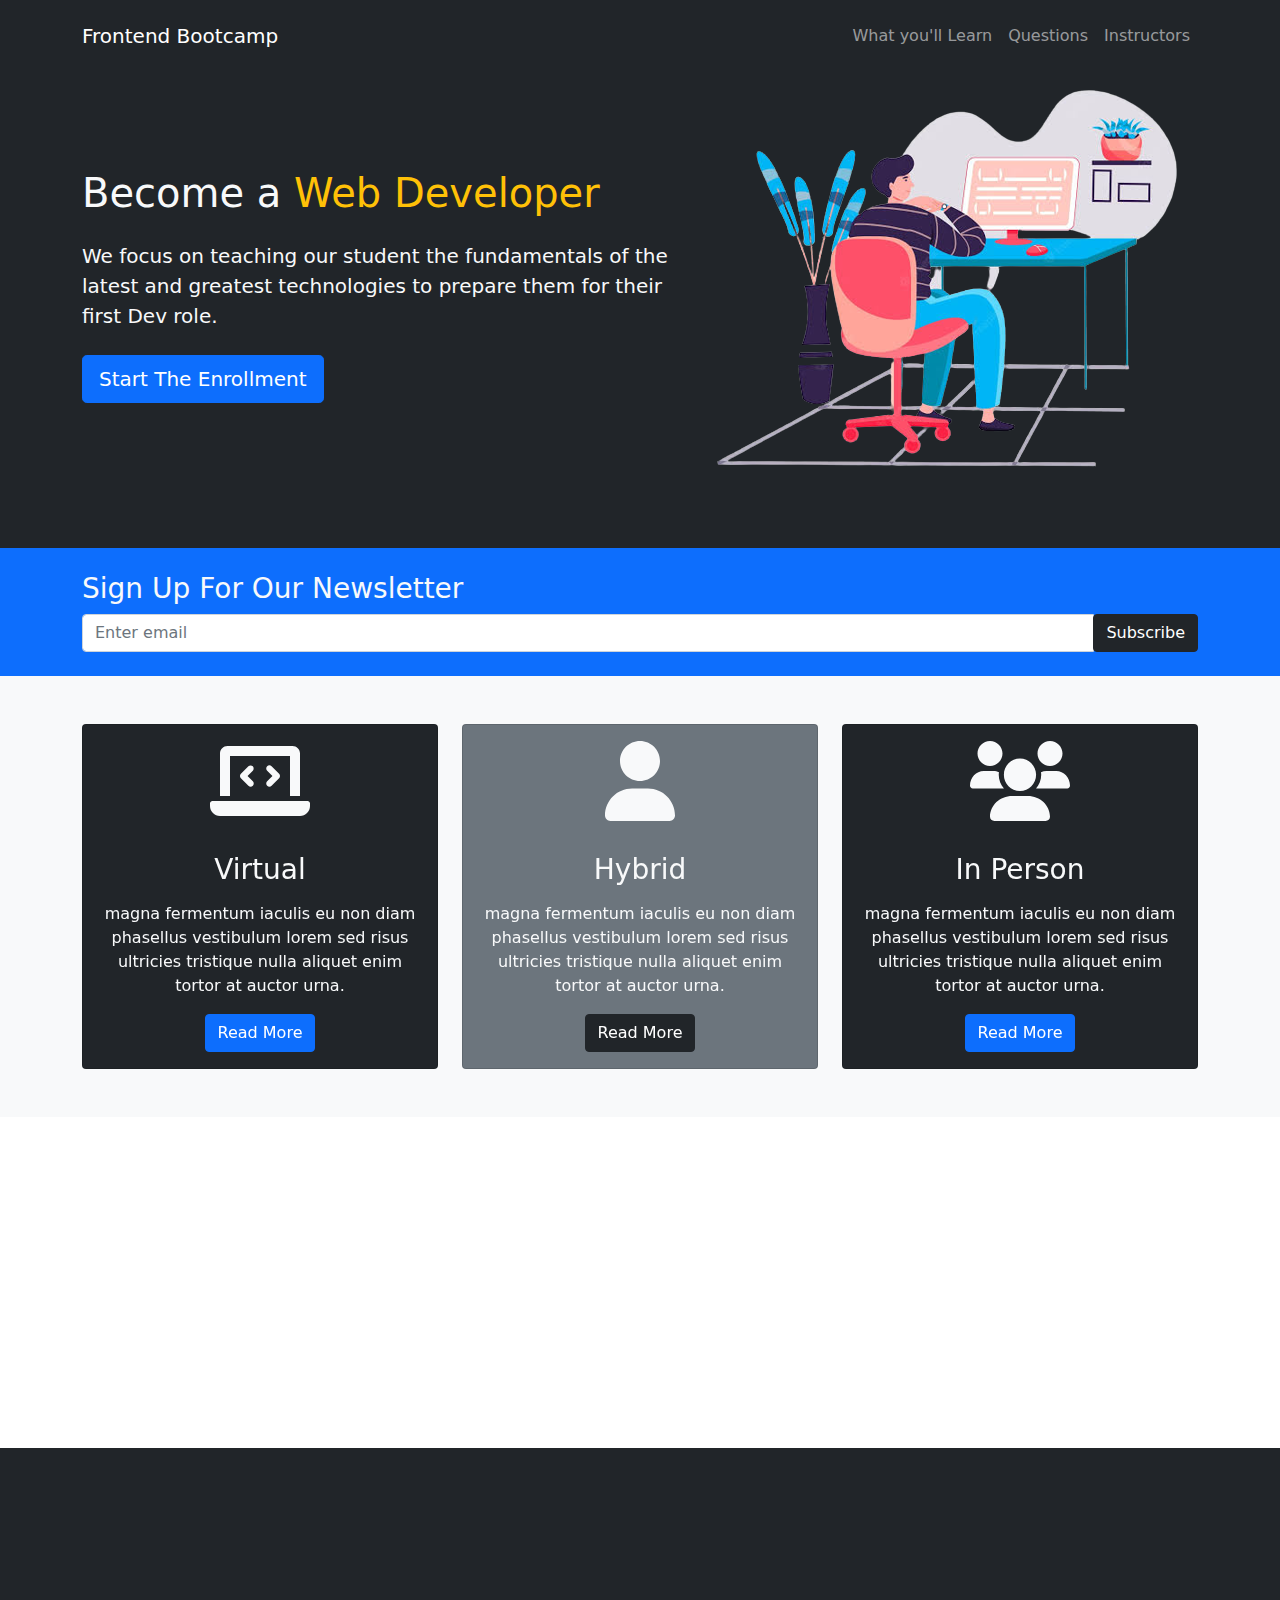
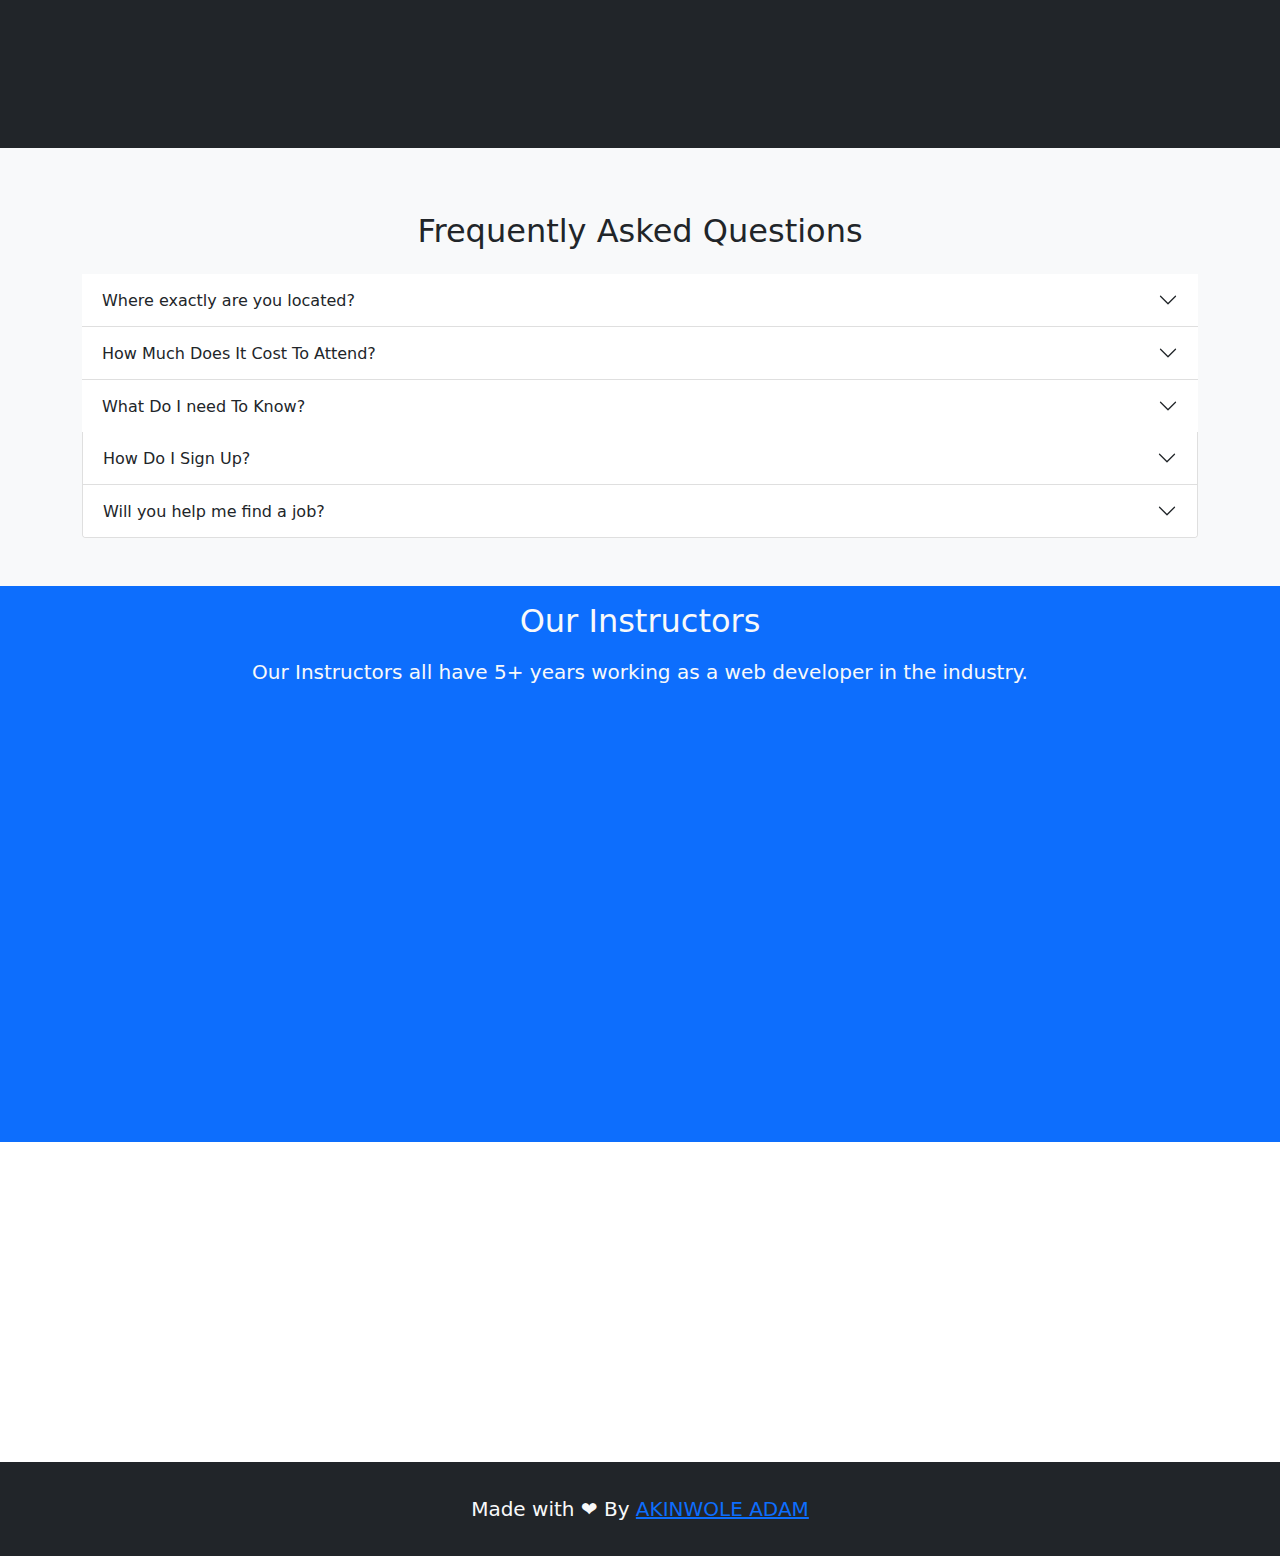
==== index.html @ 193e434d "Rename index (14).html to index.html" ====
<!DOCTYPE html>
<html lang="en">
<head>
  <meta charset="UTF-8">
  <meta http-equiv="X-UA-Compatible" content="IE=Edge">
  <meta name="viewport" content="width=device-width, initial-scale=1">

  <title>FRONTEND BOOTCAMP</title>
  
<link rel="stylesheet" href="style.css">

<!--------BOOTSTRAP OFFLINE------>

<link rel="stylesheet" href="css/bootstrap.min.css">

<!--------Fontawesome OFFLINE----------->

 <link rel="stylesheet" href="css/all.min.css">
 
 
<!-------MAP BOX------->
 <link href='https://api.mapbox.com/mapbox-gl-js/v2.9.1/mapbox-gl.css' rel='stylesheet' />
 
 <!-------ON-SCROLL ANIMATION------->
 
   <link rel="stylesheet" href="https://unpkg.com/aos@next/dist/aos.css" />
</head>

<body>
  
  
  <!-----------  NavBar  ------------>
  
 <nav class="navbar navbar-expand-md
 bg-dark navbar-dark py-3 fixed-top">
 <div class="container">
<a href="#" class="navbar-brand">Frontend Bootcamp</a>
<button class="navbar-toggler" type="button" data-bs-toggle="collapse"
data-bs-target="#navmenu">
  <span class="navbar-toggler-icon">
  </span>
</button>
<div class="collapse navbar-collapse"
id="navmenu">
  <ul class="navbar-nav ms-auto">
    <li class="nav-item">
      <a class="nav-link" href="#learn">What you'll Learn</a>
    </li>
    <li class="navbar-item">
      <a class="nav-link" href="#questions">Questions</a>
    </li>
     <li class="navbar-item">
       <a class="nav-link" href="#instructors">Instructors</a>
     </li>
  </ul>
</div>
 </div>
 </nav>
 
  
  
  <!-----------  ShowCase  ----------->


<section class="bg-dark text-light text-center text-sm-start px-3 py-5
py-sm-0">
  <div class="container">
  <div class="d-sm-flex align-items-center justify-content-between">
   <div>
    <h1 class="mt-5">Become a <span class="text-warning text-center">Web Developer</span></h1>
    <p class="lead my-4">
    We focus on teaching our student the fundamentals of the latest and greatest technologies to prepare them for their first Dev role.
    </p>
    <button class="btn btn-primary btn-lg text-center mb-4">Start The Enrollment</button>
   </div>
   <img class="img-fluid w-50 w-sm-70
   my-4" src="/images/showcase.png"
   alt="hero-img">
  </div>  
  </div>
</section>



   <!---------NewsLetter---------->


<section class="bg-primary text-light p-4">
  <div class="container">
  <div class="d-md-flex justify-content-between align-items- center">
  <h3 class="mb-3 mb-md-2">Sign Up For Our Newsletter</h3>
  </div>
  <div class="input-group news-input">
  <input type="email"
  class="form-control"
  placeholder="Enter email">
  <div class="input-group-append">
    <button class="btn btn-dark btn-md" type="button">Subscribe</button>
  </div>
</div>
  </div>
</section>



  <!---------- BOXES ------------>
  

<section class="px-3 py-5 bg-light">
  <div class="container">
  <div class="row text-center g-4">
    
  <div class="col-md" data-aos="fade-down">
    <div class="card bg-dark text-light">
      <div class="card-body text-center">
        <div class="h1 mb-3">
      <i class="fa-solid fa-laptop-code fa-2x mb-3"></i>
      </div>
    <h3 class="card-title mb-3">Virtual</h3>
    <p class="card-text">
      magna fermentum iaculis eu non diam phasellus vestibulum lorem sed risus ultricies tristique nulla aliquet enim tortor at auctor urna.</p>
 <a href="#" class="btn btn-primary">Read More</a>
      </div>
    </div>
  </div>
  
  <div class="col-md" data-aos="zoom-in">
  <div class="card bg-secondary text-light">
      <div class="card-body text-center">
        <div class="h1 mb-3">
       <i class="fa-solid fa-user fa-2x mb-3"></i>
      </div>
    <h3 class="card-title mb-3">Hybrid</h3>
    <p class="card-text">
     magna fermentum iaculis eu non diam phasellus vestibulum lorem sed risus ultricies tristique nulla aliquet enim tortor at auctor urna.</p>
 <a href="#" class="btn btn-dark">Read More</a>
      </div>
    </div>
    </div>
    
  <div class="col-md" data-aos="fade-up">
    <div class="card bg-dark text-light">
      <div class="card-body text-center">
        <div class="h1 mb-3">
      <i class="fa-solid fa-users fa-2x mb-3"></i>
      </div>
    <h3 class="card-title mb-3">In Person</h3>
    <p class="card-text">
     magna fermentum iaculis eu non diam phasellus vestibulum lorem sed risus ultricies tristique nulla aliquet enim tortor at auctor urna.</p>
 <a href="#" class="btn btn-primary">Read More</a>
      </div>
    </div>
    </div>
 
    
  </div>
  </div>
</section>



 <!-------- Learn Fundamentals ------->

<section class="px-3 py-4" id="learn">
  <div class="container">
  <div class="d-md-flex justify-content-space-between align-items-center g-4">
  <div data-aos="fade-up-down">
  <img src="/images/learn.png" 
  class="img-fluid w-100"
  alt="learn">
  </div>
  
  <div data-aos="flip-up">
    <h2>Learn The Fundamentals</h2>
    <p class="lead">
      magna fermentum iaculis eu non diam phasellus vestibulum lorem sed risus ultricies tristique nulla aliquet enim tortor at auctor urna.</p>
    <p class="lead">
      senectus et netus et malesuada fames ac turpis egestas integer eget aliquet nibh praesent tristique magna sit amet purus gravida quis blandit turpis cursus in hac habitasse platea dictumst quisque.
    </p>
    <a href="#" class="btn btn-light 
    mt-3"><i class="fa-solid fa-chevron-right"></i> Read More</a>
  </div>
  
  
  </div>
  </div>
</section>


   <!--------Learn React---------->


<section class="px-3 py-4 bg-dark text-light" id="learn">
  <div class="container">
  <div class="d-md-flex justify-content-space-between align-items-center g-5">
  <div data-aos="zoom-in">
    <h2>Learn React</h2>
    <p class="lead">
      magna fermentum iaculis eu non diam phasellus vestibulum lorem sed risus ultricies tristique nulla aliquet enim tortor at auctor urna.</p>
    <p class="lead">
      senectus et netus et malesuada fames ac turpis egestas integer eget aliquet nibh praesent tristique magna sit amet purus gravida quis blandit turpis cursus in hac habitasse platea dictumst quisque.
    </p>
    <a href="#" class="btn btn-light 
    mt-3"><i class="fa-solid fa-chevron-right"></i> Read More</a>
  </div>
  
  <div data-aos="fade-down">
  <img src="/images/react.png" 
  class="img-fluid py-4"
  alt="learn">
  </div>
  
  
  </div>
  </div>
</section>


<!------ Questions Accordions -------->

<section id="questions" 
   class="px-3 py-5 bg-light">
  <div class="container">
    <h2 class="text-center mt-3 mb-4">Frequently Asked Questions</h2>
    
    <div class="accordion accordion-flush" id="questions">
      
      <!------Item One------->
      
  <div class="accordion-item">
    <h2 class="accordion-header">
      <button class="accordion-button collapsed" type="button" 
      data-bs-toggle="collapse" 
      data-bs-target="#question-one">
        Where exactly are you located?
      </button>
    </h2>
    <div id="question-one" class="accordion-collapse collapse"
    data-bs-parent="#questions">
      <div class="accordion-body">
        gravida dictum fusce ut placerat orci nulla pellentesque dignissim enim sit amet venenatis urna cursus eget nunc scelerisque viverra mauris in aliquam sem fringilla ut morbi tincidunt augue interdum velit euismod in pellentesque massa placerat duis ultricies lacus sed turpis tincidunt id aliquet risus feugiat in ante metus dictum at.
      </div>
    </div>
  </div>
  
  
  <!-------Item two--------->
  
  <div class="accordion-item">
    <h2 class="accordion-header">
      <button class="accordion-button collapsed" type="button" data-bs-toggle="collapse" data-bs-target="#question-two">
      How Much Does It Cost To Attend?
      </button>
    </h2>
    <div id="question-two" class="accordion-collapse collapse"
    data-bs-parent="#questions">
      <div class="accordion-body">
        gravida dictum fusce ut placerat orci nulla pellentesque dignissim enim sit amet venenatis urna cursus eget nunc scelerisque viverra mauris in aliquam sem fringilla ut morbi tincidunt augue interdum velit euismod in pellentesque massa placerat duis ultricies lacus sed turpis tincidunt id aliquet risus feugiat in ante metus dictum at.
        </div>
    </div>
  </div>
  
  
  <!------Item three------->
  
  <div class="accordion-item">
    <h2 class="accordion-header">
      <button class="accordion-button collapsed" type="button"
      data-bs-toggle="collapse" 
      data-bs-target="#question-three">
        What Do I need To Know?
      </button>
    </h2>
    <div id="question-three" class="accordion-collapse collapse"
    data-bs-parent="#questions">
      <div class="accordion-body">
        gravida dictum fusce ut placerat orci nulla pellentesque dignissim enim sit amet venenatis urna cursus eget nunc scelerisque viverra mauris in aliquam sem fringilla ut morbi tincidunt augue interdum velit euismod in pellentesque massa placerat duis ultricies lacus sed turpis tincidunt id aliquet risus feugiat in ante metus dictum at.</div>
    </div>
  </div>
</div>

<!------Item Four------->

  <div class="accordion-item">
    <h2 class="accordion-header">
      <button class="accordion-button collapsed" type="button" data-bs-toggle="collapse" data-bs-target="#question-four">
      How Do I Sign Up?
      </button>
    </h2>
    <div id="question-four" class="accordion-collapse collapse"
    data-bs-parent="#questions">
      <div class="accordion-body">
        gravida dictum fusce ut placerat orci nulla pellentesque dignissim enim sit amet venenatis urna cursus eget nunc scelerisque viverra mauris in aliquam sem fringilla ut morbi tincidunt augue interdum velit euismod in pellentesque massa placerat duis ultricies lacus sed turpis tincidunt id aliquet risus feugiat in ante metus dictum at.
        </div>
    </div>
  </div>
  
  
  <!------Item Five------>
  
  
  <div class="accordion-item">
    <h2 class="accordion-header">
      <button class="accordion-button collapsed" type="button" data-bs-toggle="collapse" data-bs-target="#question-five">
      Will you help me find a job?
      </button>
    </h2>
    <div id="question-five" class="accordion-collapse collapse"
    data-bs-parent="#questions">
      <div class="accordion-body">
        gravida dictum fusce ut placerat orci nulla pellentesque dignissim enim sit amet venenatis urna cursus eget nunc scelerisque viverra mauris in aliquam sem fringilla ut morbi tincidunt augue interdum velit euismod in pellentesque massa placerat duis ultricies lacus sed turpis tincidunt id aliquet risus feugiat in ante metus dictum at.
        </div>
    </div>
  </div>
  

</div>
</section>


  <!----------INSTRUCTORS---------->

<section id="instructors" class="px-3 
py-3 bg-primary">
  <div class="container">
    <h2 class="mb-3 text-center text-light">Our Instructors</h2>
    <p class="lead mb-4 text-center text-light">Our Instructors all have 5+ years working as a web developer in the industry.</p>
    <div class="row g-4">
      
    <div class="col-md-6 col-lg-3 mb-3"
    data-aos="fade-in">
    <div class="card bg-light">
      <div class="card-body text-center">
        <img src="/images/avatar-testimonial.jpg" alt="avatar" class="mb-3 rounded-circle">
        <h2 class="card-title mb-3">
          John Doe</h2>
        <p class="card-text">
          in pellentesque massa placerat duis ultricies lacus sed turpis tincidunt id aliquet risus feugiat in ante metus dictum at.</p>
        <a href="#"><i class="fa-brands fa-twitter text-dark mx-2"></i></a>
       <a href="#"><i class="fa-brands fa-facebook text-dark mx-2"></i></a>
      <a href="#"><i class="fa-brands fa-linkedin text-dark mx-2"></i></a>
      <a href="#"><i class="fa-brands fa-instagram text-dark mx-2"></i></a>
      </div>
    </div>  
    </div>
 
 
  <div class="col-md-6 col-lg-3 mb-3"
  data-aos="fade-in">
    <div class="card bg-light">
      <div class="card-body text-center">
        <img src="/images/victor.jpg" 
        alt="avatar" class="mb-3 img-fluid rounded-circle">
        <h2 class="card-title mb-3">
          Brian Stevenson</h2>
        <p class="card-text">
          in pellentesque massa placerat duis ultricies lacus sed turpis tincidunt id aliquet risus feugiat in ante metus dictum at.</p>
        <a href="#"><i class="fa-brands fa-twitter text-dark mx-2"></i></a>
       <a href="#"><i class="fa-brands fa-facebook text-dark mx-2"></i></a>
      <a href="#"><i class="fa-brands fa-linkedin text-dark mx-2"></i></a>
      <a href="#"><i class="fa-brands fa-instagram text-dark mx-2"></i></a>
      </div>
    </div>  
    </div>  
    
      <div class="col-md-6 col-lg-3 mb-3" data-aos="fade-up">
    <div class="card bg-light">
      <div class="card-body text-center">
        <img src="/images/maleuser.jpeg" alt="avatar" class="mb-3 img-fluid rounded-circle w-50">
        <h2 class="card-title mb-3">
          Jane Doe</h2>
        <p class="card-text">
          in pellentesque massa placerat duis ultricies lacus sed turpis tincidunt id aliquet risus feugiat in ante metus dictum at.</p>
        <a href="#"><i class="fa-brands fa-twitter text-dark mx-2"></i></a>
       <a href="#"><i class="fa-brands fa-facebook text-dark mx-2"></i></a>
      <a href="#"><i class="fa-brands fa-linkedin text-dark mx-2"></i></a>
      <a href="#"><i class="fa-brands fa-instagram text-dark mx-2"></i></a>
      </div>
    </div>  
    </div>
    
      <div class="col-md-6 col-lg-3 mb-3" data-aos="fade-down">
        <div class="card bg-light">
          <div class="card-body text-center">
            <img src="/images/female2.jpeg" alt="avatar" class="img-fluid mb-3 rounded-circle w-50">
            <h2 class="card-title mb-3">
              Sarah Smith</h2>
            <p class="card-text">
              in pellentesque massa placerat duis ultricies lacus sed turpis tincidunt id aliquet risus feugiat in ante metus dictum at.</p>
            <a href="#"><i class="fa-brands fa-twitter text-dark mx-2"></i></a>
            <a href="#"><i class="fa-brands fa-facebook text-dark mx-2"></i></a>
            <a href="#"><i class="fa-brands fa-linkedin text-dark mx-2"></i></a>
            <a href="#"><i class="fa-brands fa-instagram text-dark mx-2"></i></a>
          </div>
        </div>
      </div>
 

</div>
  </div>
</section>


   <!---------CONTACT US---------->

<section class="px-1 py-3"
data-aos="fade-up">
  <div class="container">
   <div class="row g-4">
     <div class="col-md">
       <h2 class="text-center mb-3">Contact Info</h2>
      <ul class="list-group list-group-flush lead">
        
        <li class="list-group-item">
          <span class="fw-bold">Main Location:</span> 50 Main St Boston MA
        </li>
        
         <li class="list-group-item">
          <span class="fw-bold">Enrollment Phone:</span> +234 701 1064
        </li>
        
         <li class="list-group-item">
           <span class="fw-bold">Student Phone:</span> +234 701 1064
         </li>
         
         <li class="list-group-item">
           <span class="fw-bold">Student Email:</span> email@example.com
         </li>
         
         <li class="list-group-item">
           <span class="fw-bold">Enrollment Email:</span> agency@email.com
         </li>
      </ul> 
     </div>
     
     <div class="col-md">
      <div id="map"></div>
     </div>
   </div>
  </div>
</section>


     <!----------FOOTER---------->


<footer class="bg-dark px-2 py-3 text-light text-center">
  <div class="container">
  <p class="lead mt-3">Made with &#x2764 By
  <a href="https://github.com/AkinwoleAdam">AKINWOLE ADAM</p>
  </div>
</footer>


<!----------MY SCRIPTS-------->


 <script src="main.js"></script>
  <script src="js/bootstrap.min.js"></script>
  <script src="js/all.min.js"></script>
 <script src='https://api.mapbox.com/mapbox-gl-js/v2.9.1/mapbox-gl.js'></script>
 <script>
  mapboxgl.accessToken = 
  'pk.eyJ1IjoiYWRhbWNvZGVzIiwiYSI6ImNsNmZtZDRlYTA1dGozaW82M3d6czM2enIifQ.QOZJVg-p5e0Tst71Dm1fzg';
  var map = new mapboxgl.Map({
    container: 'map',
    style: 'mapbox://styles/mapbox/streets-v11',
    center:[-71.060982,42.35725],
    zoom:18
  });
</script>
  <script src="https://unpkg.com/aos@next/dist/aos.js"></script>
  <script>
    AOS.init({duration:2500});
  </script>
  
  
  
</body>
</html>
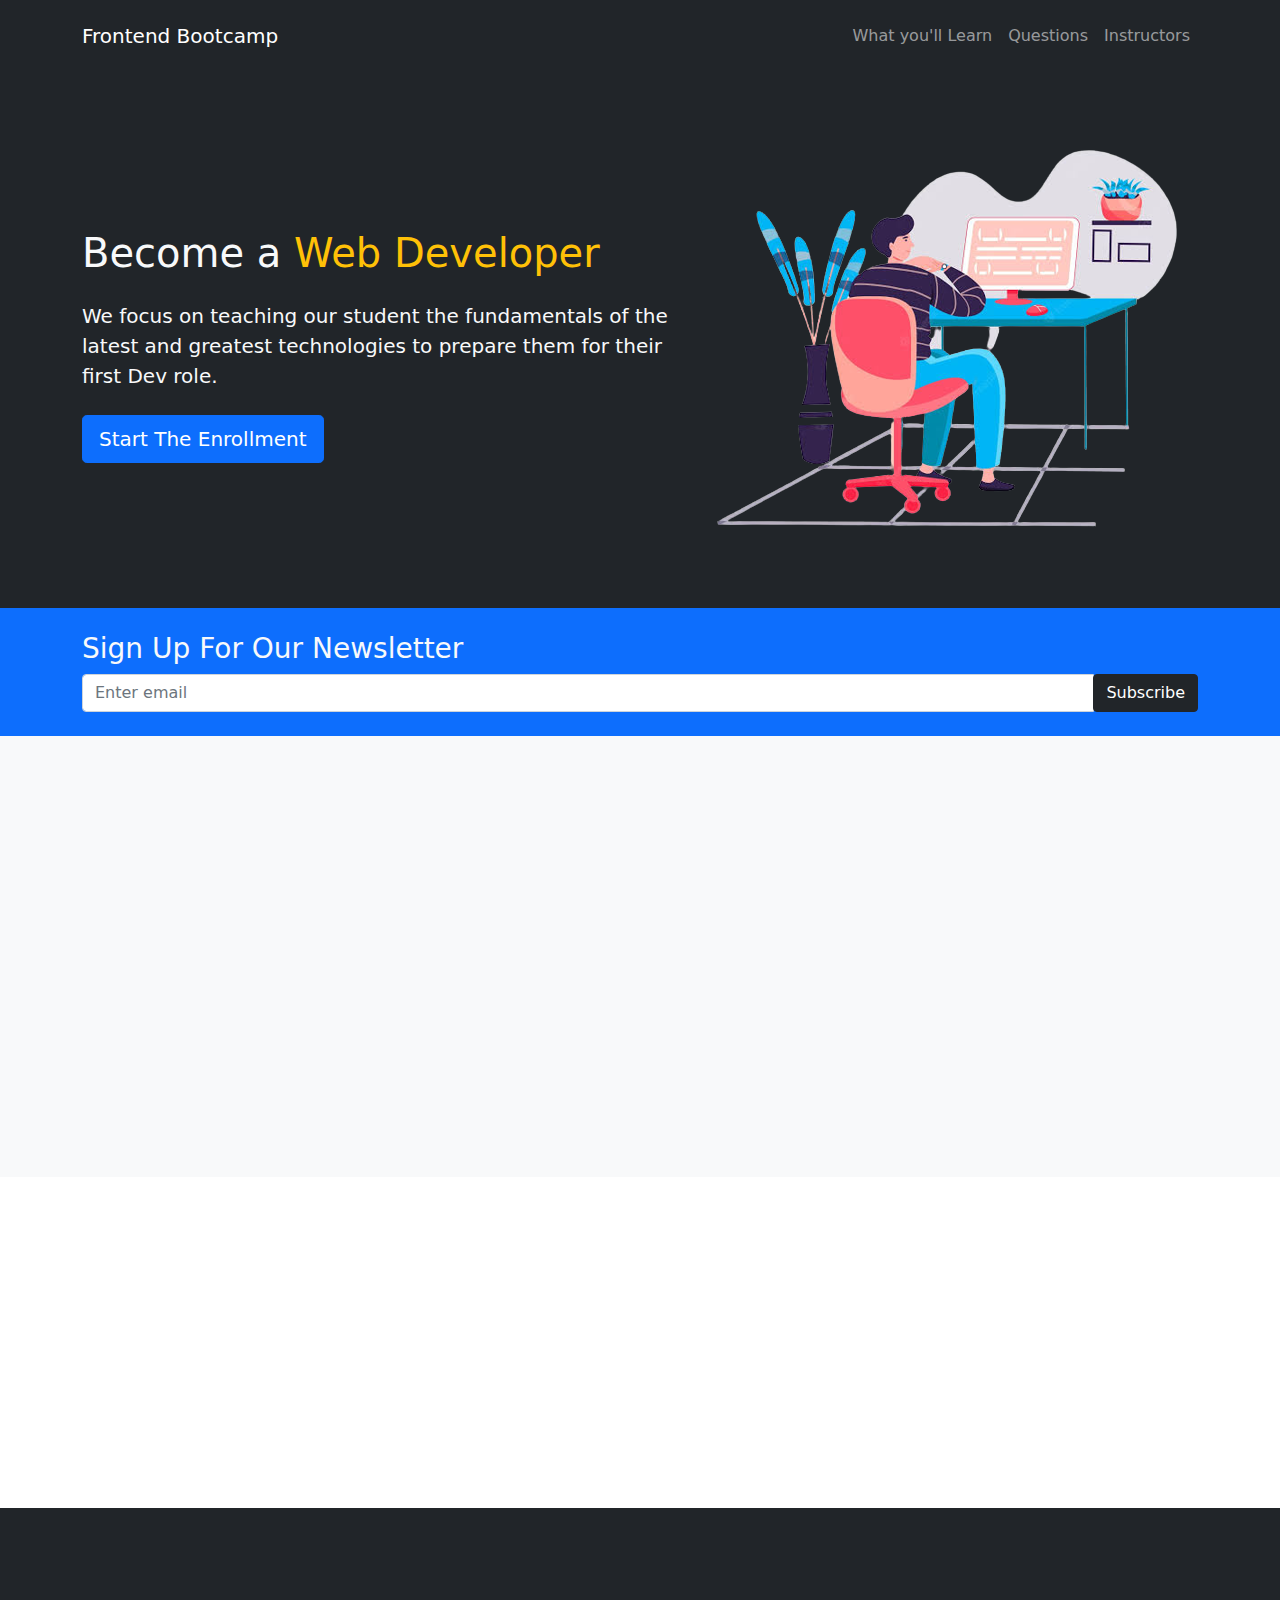
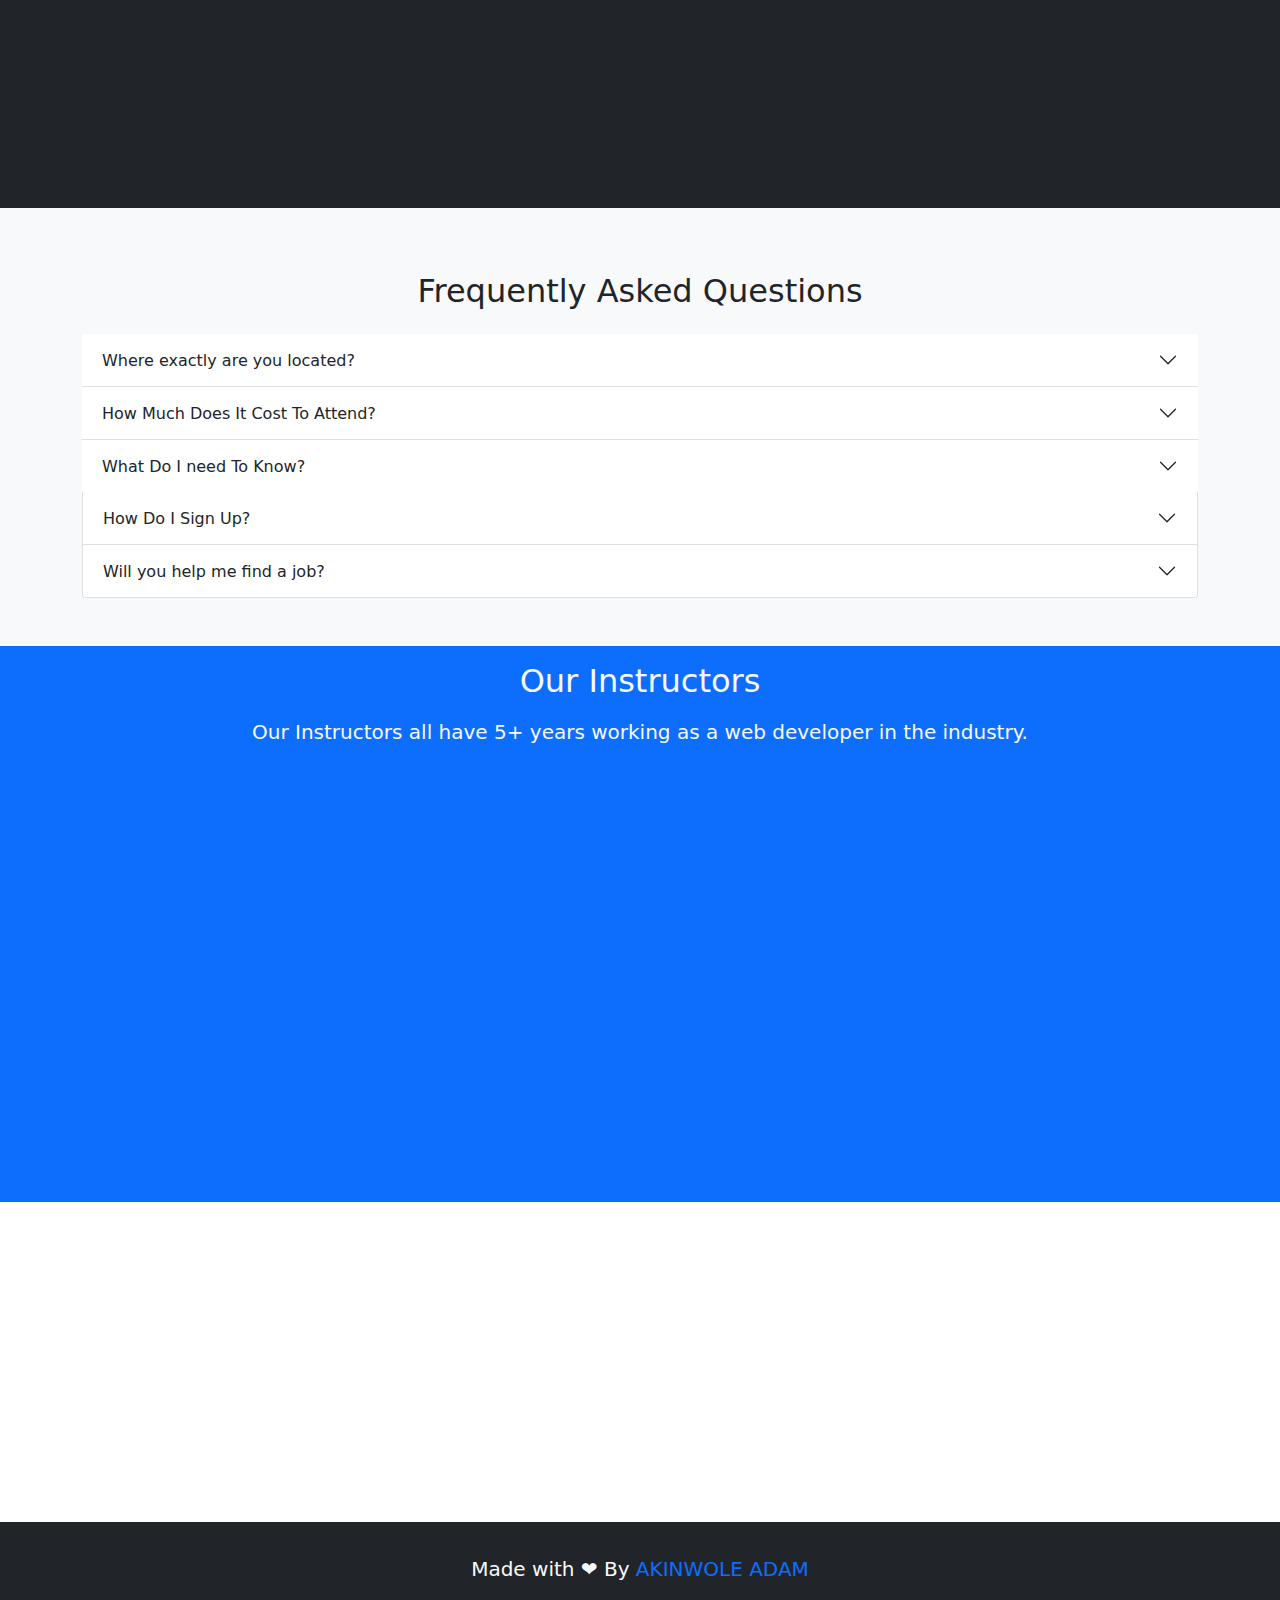
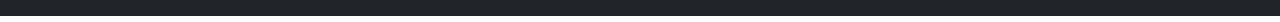
==== commit 5e447b74: "Update file" ====
--- a/index.html
+++ b/index.html
@@ -74,7 +74,7 @@
     <button class="btn btn-primary btn-lg text-center mb-4">Start The Enrollment</button>
    </div>
    <img class="img-fluid w-50 w-sm-70
-   my-4" src="/images/showcase.png"
+   my-4" src="images/showcase.png"
    alt="hero-img">
   </div>  
   </div>
@@ -165,7 +165,7 @@
   <div class="container">
   <div class="d-md-flex justify-content-space-between align-items-center g-4">
   <div data-aos="fade-up-down">
-  <img src="/images/learn.png" 
+  <img src="images/learn.png" 
   class="img-fluid w-100"
   alt="learn">
   </div>
@@ -205,7 +205,7 @@
   </div>
   
   <div data-aos="fade-down">
-  <img src="/images/react.png" 
+  <img src="images/react.png" 
   class="img-fluid py-4"
   alt="learn">
   </div>
@@ -331,7 +331,7 @@
     data-aos="fade-in">
     <div class="card bg-light">
       <div class="card-body text-center">
-        <img src="/images/avatar-testimonial.jpg" alt="avatar" class="mb-3 rounded-circle">
+        <img src="images/avatar-testimonial.jpg" alt="avatar" class="mb-3 rounded-circle">
         <h2 class="card-title mb-3">
           John Doe</h2>
         <p class="card-text">
@@ -349,7 +349,7 @@
   data-aos="fade-in">
     <div class="card bg-light">
       <div class="card-body text-center">
-        <img src="/images/victor.jpg" 
+        <img src="images/victor.jpg" 
         alt="avatar" class="mb-3 img-fluid rounded-circle">
         <h2 class="card-title mb-3">
           Brian Stevenson</h2>
@@ -366,7 +366,7 @@
       <div class="col-md-6 col-lg-3 mb-3" data-aos="fade-up">
     <div class="card bg-light">
       <div class="card-body text-center">
-        <img src="/images/maleuser.jpeg" alt="avatar" class="mb-3 img-fluid rounded-circle w-50">
+        <img src="images/maleuser.jpeg" alt="avatar" class="mb-3 img-fluid rounded-circle w-50">
         <h2 class="card-title mb-3">
           Jane Doe</h2>
         <p class="card-text">
@@ -382,7 +382,7 @@
       <div class="col-md-6 col-lg-3 mb-3" data-aos="fade-down">
         <div class="card bg-light">
           <div class="card-body text-center">
-            <img src="/images/female2.jpeg" alt="avatar" class="img-fluid mb-3 rounded-circle w-50">
+            <img src="images/female2.jpeg" alt="avatar" class="img-fluid mb-3 rounded-circle w-50">
             <h2 class="card-title mb-3">
               Sarah Smith</h2>
             <p class="card-text">
@@ -452,7 +452,7 @@
 </footer>
 
 
-<!----------MY SCRIPTS-------->
+        <!----------MY SCRIPTS-------->
 
 
  <script src="main.js"></script>
--- a/style.css
+++ b/style.css
@@ -0,0 +1,28 @@
+body {
+    font-size: 15pt;
+}
+
+body::before{
+  display:block;
+  content:'';
+  height:60px;
+}
+
+#map{
+  width:100%;
+  height:100%;
+  border-radius:10px;
+}
+
+footer a{
+  text-decoration:none;
+}
+
+
+@media (min-width:600px){
+  
+  .news-input{
+    width:50%;
+  }
+  
+}
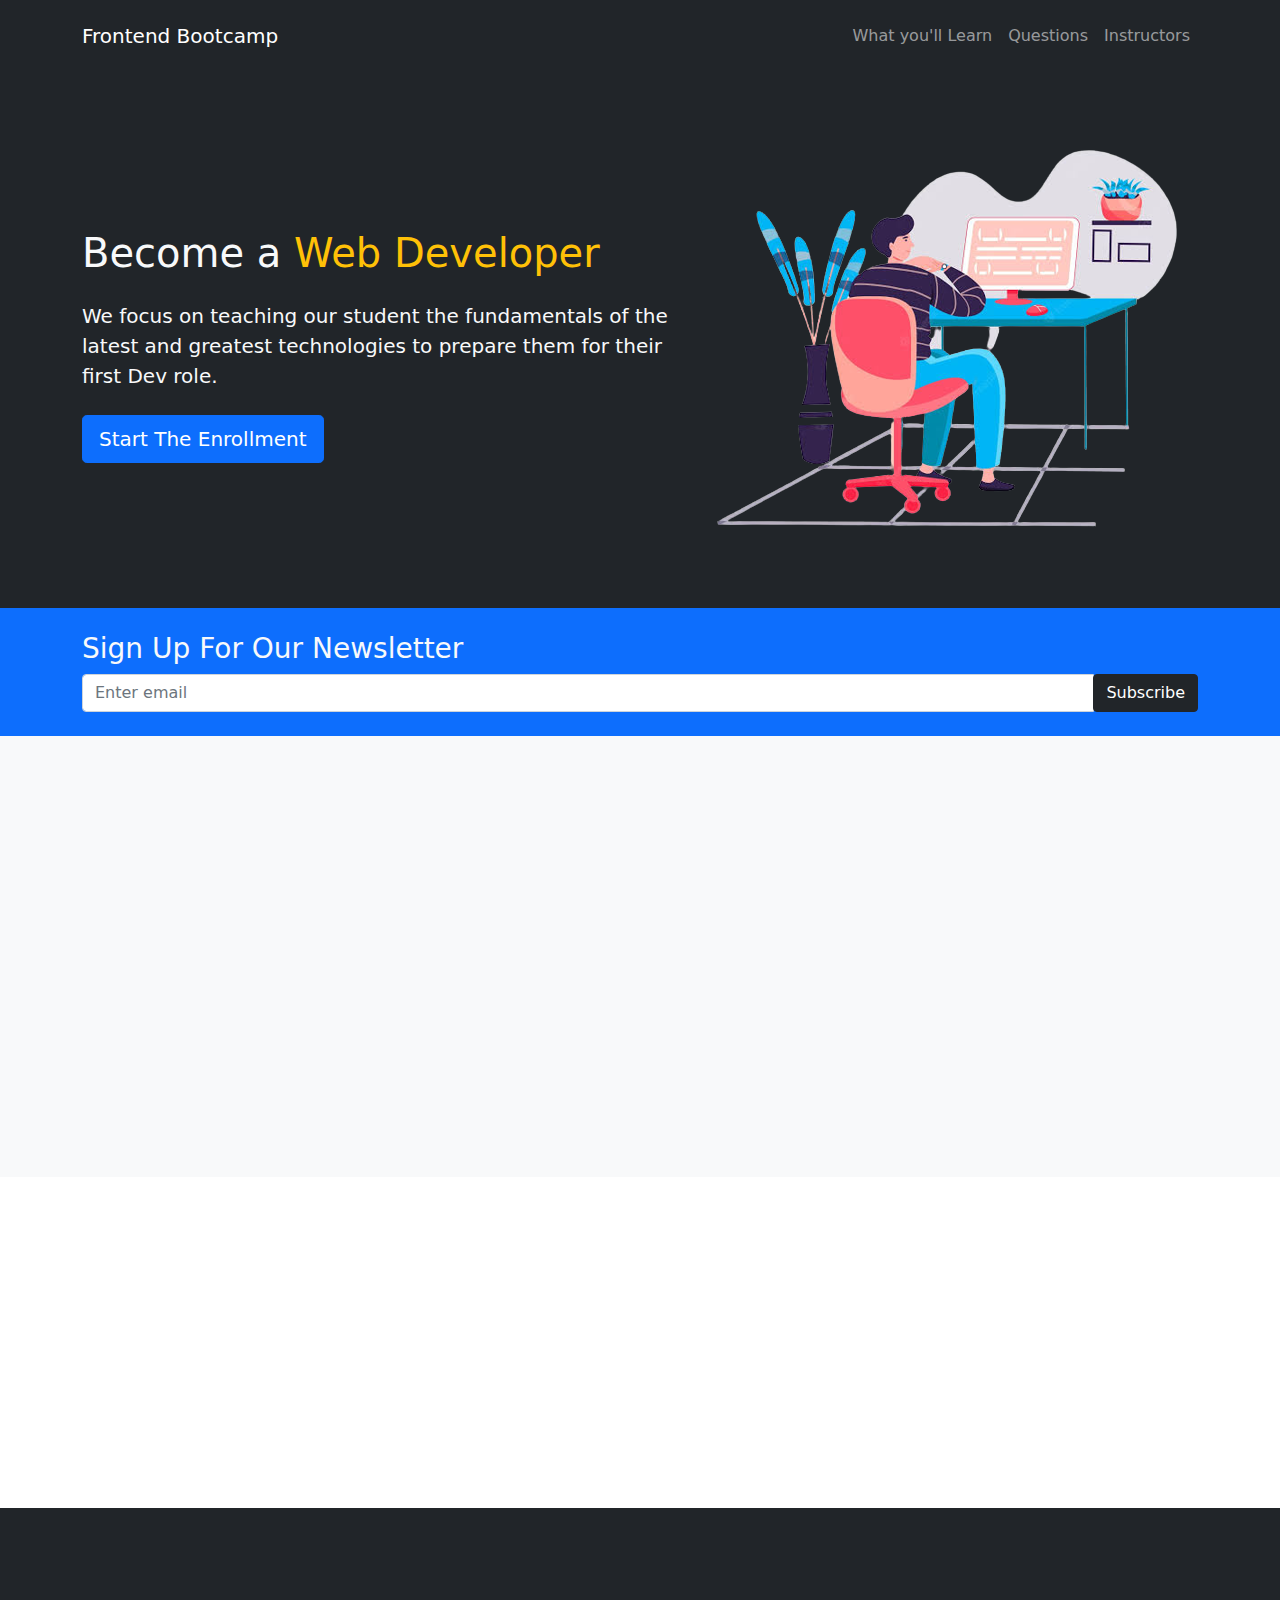
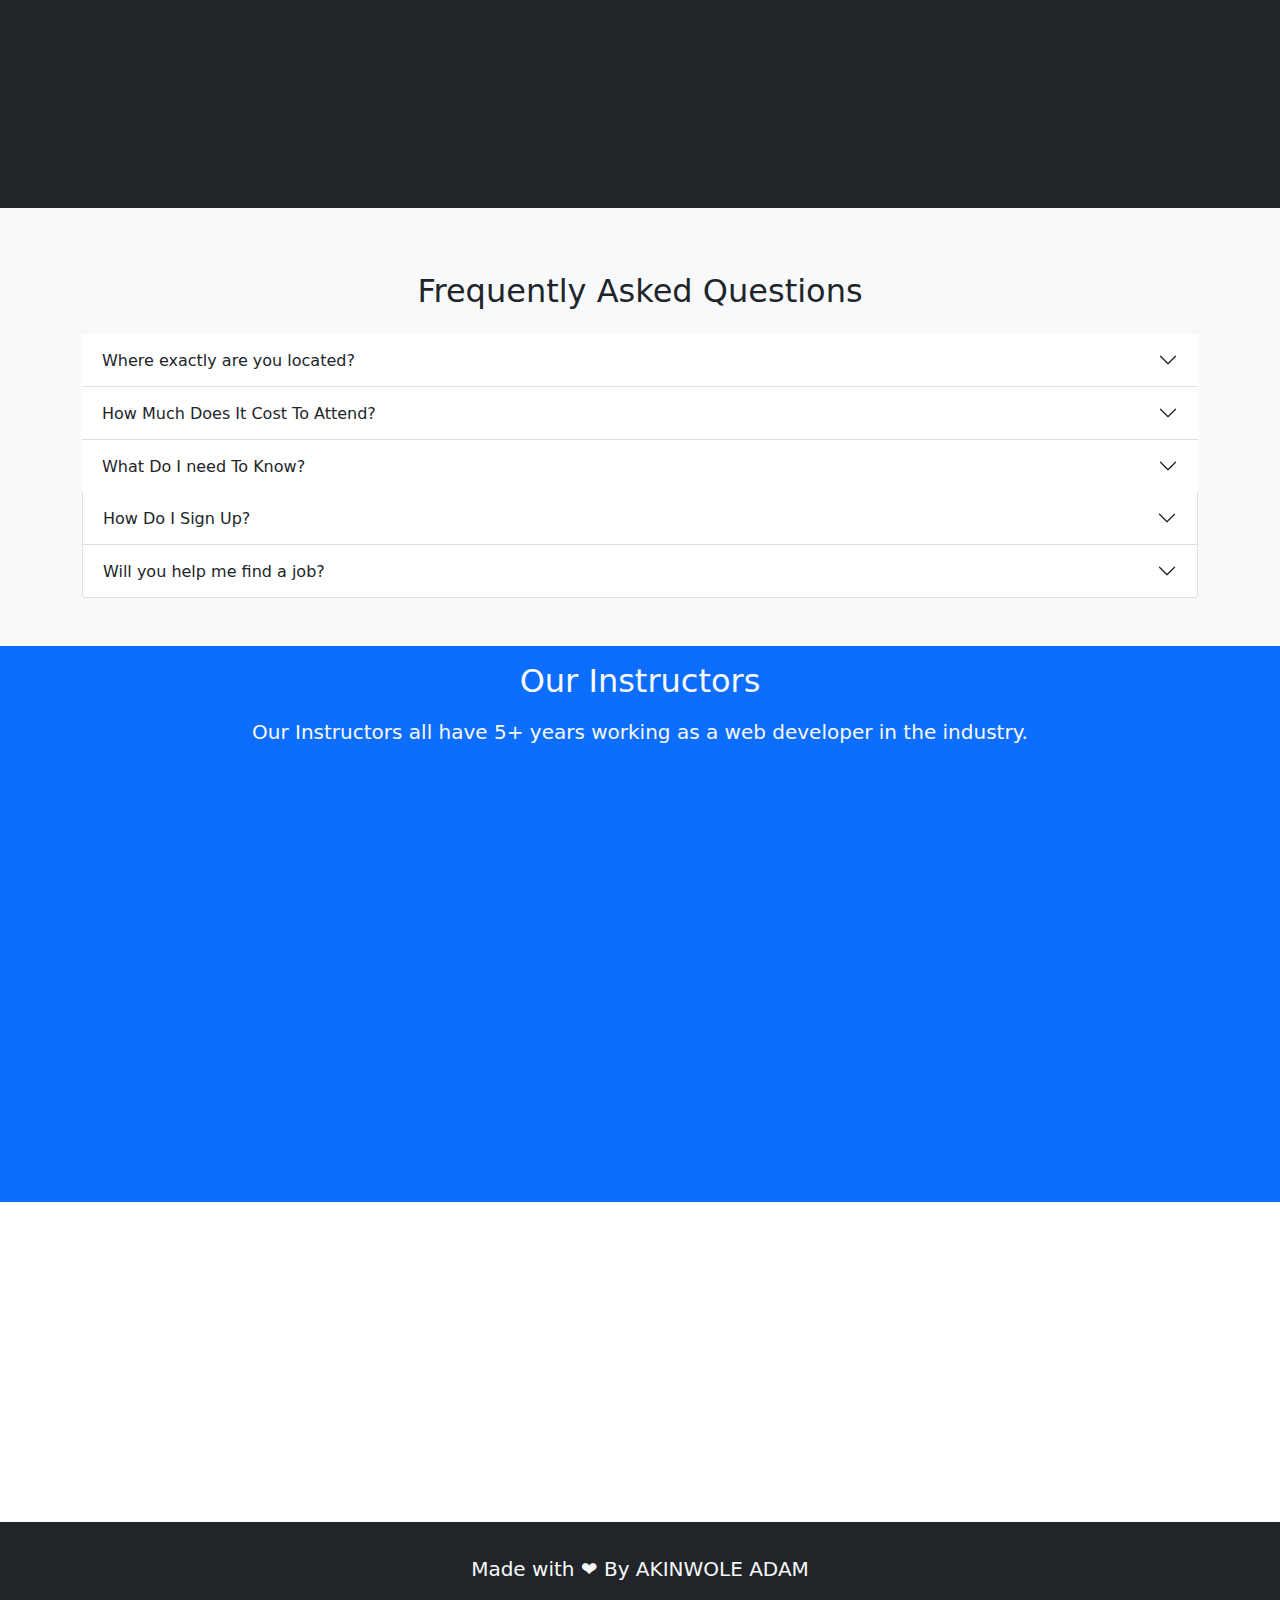
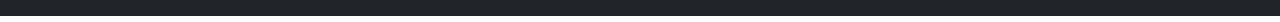
==== commit 4bd7d9cc: "Update index.html" ====
--- a/index.html
+++ b/index.html
@@ -71,7 +71,8 @@
     <p class="lead my-4">
     We focus on teaching our student the fundamentals of the latest and greatest technologies to prepare them for their first Dev role.
     </p>
-    <button class="btn btn-primary btn-lg text-center mb-4">Start The Enrollment</button>
+    <button class="btn btn-primary btn-lg text-center mb-4" data-bs-toggle="modal"
+    data-bs-target="#enroll">Start The Enrollment</button>
    </div>
    <img class="img-fluid w-50 w-sm-70
    my-4" src="images/showcase.png"
@@ -446,10 +447,60 @@
 
 <footer class="bg-dark px-2 py-3 text-light text-center">
   <div class="container">
-  <p class="lead mt-3">Made with &#x2764 By
-  <a href="https://github.com/AkinwoleAdam">AKINWOLE ADAM</p>
+  <p class="lead mt-3">Made with &#x2764 By AKINWOLE ADAM</p>
   </div>
 </footer>
+
+
+          <!------- Modal ------->
+
+<div class="modal fade" id="enroll" tabindex="-1">
+  <div class="modal-dialog">
+    <div class="modal-content">
+      <div class="modal-header">
+        <h5 class="modal-title" id="exampleModalLabel">Frontend Bootcamp</h5>
+        <button type="button" class="btn-close" data-bs-dismiss="modal" aria-label="Close"></button>
+      </div>
+      <div class="modal-body">
+        <p class="lead text-dark text-center">Fill this form and we will get in touch with you.</p>
+        <form>
+        <div class="mb-3">
+        <label for="first-name" class="col-form-label text-dark">
+          First Name:
+        </label>
+        <input type="text" class="form-control" id="first-name"/>
+        </div>  
+        
+        <div class="mb-3">
+        <label for="last-name" class="col-form-label text-dark">
+          Last Name:
+        </label>
+        <input type="text" class="form-control" id="last-name"/>
+        </div>  
+          
+        <div class="mb-3">
+        <label for="email" class="col-form-label text-dark">
+          Email:
+        </label>
+        <input type="email" class="form-control" id="email"/>
+        </div>  
+       
+        <div class="mb-3">
+        <label for="phone" class="col-form-label text-dark">
+          Contact Number:
+        </label>
+        <input type="tel" class="form-control" id="phone"/>
+        </div>
+        </form>
+      </div>
+      <div class="modal-footer">
+        <button type="button" class="btn btn-danger" data-bs-dismiss="modal">Cancel</button>
+        <button type="button" class="btn btn-primary">Submit</button>
+      </div>
+    </div>
+  </div>
+</div>
+
 
 
         <!----------MY SCRIPTS-------->
